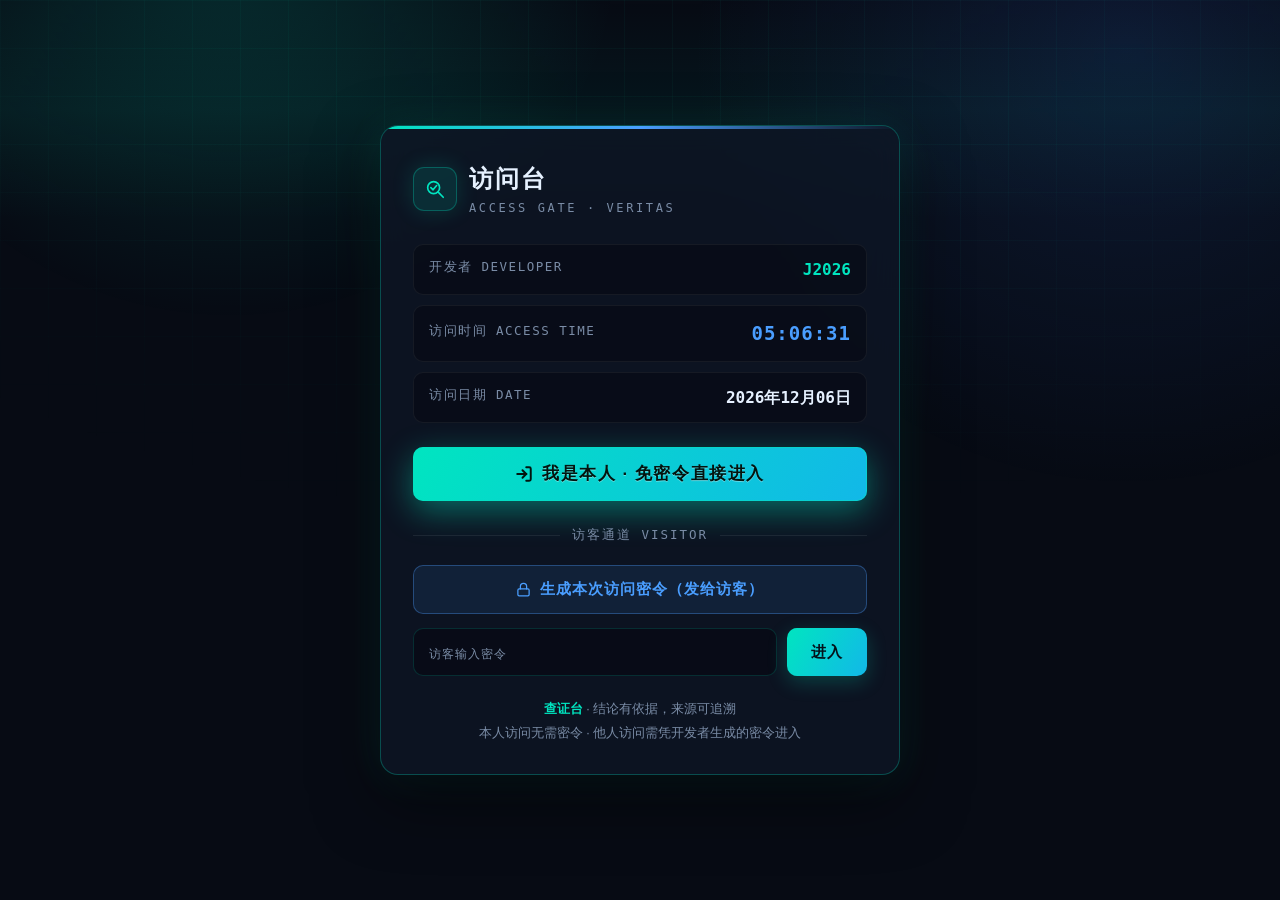
==== frontend/index.html @ 3944fc93 "feat: VERITAS 查证台 - 全链路可溯源假消息核查系统 - 六模块流水线：输入/关键词/检索/核对/分级/卡片 - 三引擎：本地规则 / 在线融合 / 大模型，同一数据结构无感切换 - 知" ====
<!DOCTYPE html>
<html lang="zh-CN">
<head>
<meta charset="UTF-8">
<meta name="viewport" content="width=device-width, initial-scale=1.0">
<title>查证台 · AI 侦探社 | 结论有依据，来源可追溯</title>
<meta name="description" content="输入一段网传消息，自动完成全网检索、信息核对与溯源，输出带来源的结构化查证卡。">
<link rel="stylesheet" href="assets/style.css">
</head>
<body>
<div class="bg-layer bg-grid"></div>
<div class="bg-layer bg-glow-1"></div>
<div class="bg-layer bg-glow-2"></div>
<div class="bg-layer bg-scan"></div>
<div class="app">
  <!-- 顶栏 -->
  <header class="topbar">
    <div class="brand">
      <div class="brand-mark">
        <svg viewBox="0 0 24 24" fill="none" stroke="#00E5C0" stroke-width="1.8" stroke-linecap="round">
          <circle cx="10.5" cy="10.5" r="6.5"></circle>
          <path d="M15.5 15.5 L21 21"></path>
          <path d="M7.5 10.5 L9.8 12.8 L13.8 8.2"></path>
        </svg>
      </div>
      <div class="brand-text">
        <h1>查证台</h1>
        <p>VERITAS · FACT CHECK</p>
      </div>
    </div>
    <div class="topbar-meta">
      <button class="btn-ghost tiny" id="themeBtn"><span class="th-ico">◑</span>亮色</button>
      <span class="engine-badge"><span class="dot-live"></span><span id="engineLabel">引擎检测中</span></span>
      <span id="clock">--:--:--</span>
    </div>
  </header>
  <!-- Hero -->
  <section class="hero">
    <div class="hero-tag">◆ AI 侦探社 · 查证赛道</div>
    <h2>让每一个判断，都有据可查</h2>
    <p>输入一段网传消息，自动完成 <b>关键词提取 → 全网检索 → 信息核对 → 可信度分级</b>，输出带来源的查证卡</p>
  </section>
  <!-- 输入模块 -->
  <section class="input-panel">
    <div class="panel-head">
      <div class="panel-title"><span class="idx">01</span>输入待核实内容</div>
      <div class="counter"><span id="charCount">0</span> / 2000</div>
    </div>
    <div class="drop-zone" id="dropZone">
      <textarea id="claimInput" placeholder="粘贴一段需要核实的内容，例如：手机整夜充电会严重损坏电池……也可以直接把截图、图片或文件拖到这里"></textarea>
      <div class="drop-hint" id="dropHint">松开即可识别 · 支持 图片 / TXT / MD / CSV / PDF / Word / Excel</div>
    </div>
    <div class="attach-bar">
      <button class="btn-ghost tiny" id="shotBtn" title="截取屏幕画面并识别其中的文字（需 https 或 localhost）">
        <span class="at-ico">◫</span>截图识别
      </button>
      <button class="btn-ghost tiny" id="imgBtn" title="导入图片并识别其中的文字">
        <span class="at-ico">▣</span>图片识别
      </button>
      <button class="btn-ghost tiny" id="fileBtn" title="导入 TXT / MD / CSV / PDF / DOCX / XLSX 并提取文字">
        <span class="at-ico">▤</span>文件导入
      </button>
      <span class="attach-tip" id="attachTip"></span>
    </div>
    <input type="file" id="imgInput" accept="image/*" multiple hidden>
    <input type="file" id="fileInput" accept=".txt,.md,.log,.csv,.json,.xml,.yml,.yaml,.ini,.html,.htm,.pdf,.docx,.xlsx,.xlsm" multiple hidden>
    <div class="opt-row">
      <label class="opt-item">
        <span class="opt-key">核查模式</span>
        <select id="modeSelect" title="严谨：来源与证据门槛更高；宽松：更容易给出结论">
          <option value="balanced">均衡</option>
          <option value="strict">严谨</option>
          <option value="loose">宽松</option>
        </select>
      </label>
      <label class="opt-item" title="自动融合：本地流水线与在线查证台并行运行，在线不可用时自动降级为本地">
        <span class="opt-key">查证引擎</span>
        <select id="engineSelect">
          <option value="auto">自动融合（推荐）</option>
          <option value="local">本地引擎</option>
          <option value="remote">在线优先</option>
        </select>
      </label>
      <label class="opt-item chk" title="长段文本拆成多个事实点，逐条打分，回答「哪一句不实」">
        <input type="checkbox" id="splitMode">
        <span>分段拆解核查</span>
      </label>
      <label class="opt-item chk" title="调用大模型做语义核对，未配置密钥时自动回退本地引擎">
        <input type="checkbox" id="llmMode">
        <span>大模型增强</span>
      </label>
    </div>
    <div class="input-actions">
      <div class="samples">
        <span class="sample-chip" data-text="手机整夜充电会严重损坏电池">典型谣言</span>
        <span class="sample-chip" data-text="地球是一个两极稍扁、赤道略鼓的球体">真实事实</span>
        <span class="sample-chip" data-text="网传某地近日出现不明飞行物并伴有异响">模糊信息</span>
        <span class="sample-chip" data-text="用微波炉加热食物会产生致癌物">健康谣言</span>
        <span class="sample-chip" data-text="中国长城总长度超过2万公里">常识核查</span>
      </div>
      <button class="btn-primary" id="verifyBtn">
        <svg width="16" height="16" viewBox="0 0 24 24" fill="none" stroke="currentColor" stroke-width="2.2" stroke-linecap="round">
          <circle cx="10.5" cy="10.5" r="6.5"></circle><path d="M15.5 15.5 L21 21"></path>
        </svg>
        开始查证
      </button>
    </div>
  </section>
  <!-- 扫描进度 -->
  <section class="scan-stage" id="scanStage">
    <div class="scan-track">
      <div class="scan-step" data-step="0"><span class="step-id">STEP 01</span>提取关键词</div>
      <div class="scan-step" data-step="1"><span class="step-id">STEP 02</span>全网检索</div>
      <div class="scan-step" data-step="2"><span class="step-id">STEP 03</span>信息核对</div>
      <div class="scan-step" data-step="3"><span class="step-id">STEP 04</span>可信度分级</div>
      <div class="scan-step" data-step="4"><span class="step-id">STEP 05</span>生成查证卡</div>
    </div>
  </section>
  <!-- 结果区 -->
  <section class="result-area" id="resultArea"></section>
  <!-- 历史 -->
  <section class="history-panel" id="historyPanel" style="display:none">
    <div class="module">
      <div class="module-head">
        <span class="m-idx">H</span><h3>最近查证记录</h3>
        <span class="m-sub" id="historyCount">0 条</span>
      </div>
      <div class="history-tools">
        <input type="text" id="historySearch" placeholder="搜索历史记录：输入关键词后即时过滤">
        <div class="hl-filters">
          <button class="hl-filter on" data-level="all">全部</button>
          <button class="hl-filter" data-level="不实">不实</button>
          <button class="hl-filter" data-level="存疑">存疑</button>
          <button class="hl-filter" data-level="部分属实">部分属实</button>
          <button class="hl-filter" data-level="基本属实">基本属实</button>
          <button class="hl-filter" data-level="属实">属实</button>
        </div>
      </div>
      <div class="history-list" id="historyList"></div>
    </div>
  </section>
  <footer class="site-footer">
    <p><b>查证台</b> · 结论有依据，来源可追溯 · 所有来源均保留链接、标题、域名与发布时间</p>
    <p>本工具输出仅供参考，不构成法律或专业鉴定意见</p>
  </footer>
</div>
<div class="toast" id="toast"></div>
<script src="assets/app.js"></script>
</body>
</html>
---- frontend/assets/style.css ----
/* ===== 查证台 · 样式表 ===== */
:root {
  --bg: #070B14;
  --panel: rgba(15, 23, 38, .72);
  --panel-solid: #0E1626;
  --line: rgba(255, 255, 255, .07);
  --line-strong: rgba(0, 229, 192, .28);
  --text: #E6F1FF;
  --text-dim: #8FA3BF;
  --text-mute: #7A8CA6;
  --accent: #00E5C0;
  --accent-dim: rgba(0, 229, 192, .12);
  --green: #22D39A;
  --red: #FF4D6D;
  --amber: #FFB020;
  --cyan: #00E5C0;
  --blue: #4A9EFF;
  --bg-panel: rgba(15, 23, 38, .78);
  --shadow-glow: 0 0 42px rgba(0, 229, 192, .12);
  --sans: "Microsoft YaHei", "PingFang SC", -apple-system, sans-serif;
  --mono: "JetBrains Mono", "Consolas", monospace;
}
* { box-sizing: border-box; margin: 0; padding: 0; }
html { scroll-behavior: smooth; }
body {
  background: var(--bg);
  color: var(--text);
  font-family: var(--sans);
  font-size: 14px;
  line-height: 1.6;
  min-height: 100vh;
  overflow-x: hidden;
  -webkit-font-smoothing: antialiased;
}
/* ---------- 背景层 ---------- */
.bg-layer { position: fixed; inset: 0; pointer-events: none; z-index: 0; }
.bg-grid {
  background-image:
    linear-gradient(rgba(0, 229, 192, .035) 1px, transparent 1px),
    linear-gradient(90deg, rgba(0, 229, 192, .035) 1px, transparent 1px);
  background-size: 48px 48px;
  mask-image: radial-gradient(ellipse 80% 60% at 50% 0%, #000 40%, transparent 100%);
}
.bg-glow-1 {
  background: radial-gradient(circle 560px at 18% -8%, rgba(0, 229, 192, .16), transparent 70%);
}
.bg-glow-2 {
  background: radial-gradient(circle 620px at 88% 6%, rgba(56, 120, 255, .13), transparent 70%);
}
.bg-scan {
  background: linear-gradient(180deg, transparent 0%, rgba(0, 229, 192, .05) 50%, transparent 100%);
  height: 220px;
  animation: scanmove 9s linear infinite;
}
@keyframes scanmove {
  0% { transform: translateY(-240px); }
  100% { transform: translateY(100vh); }
}
/* ---------- 布局 ---------- */
.app {
  position: relative;
  z-index: 1;
  max-width: 1080px;
  margin: 0 auto;
  padding: 0 24px 80px;
}
/* ---------- 顶栏 ---------- */
.topbar {
  display: flex;
  align-items: center;
  justify-content: space-between;
  padding: 22px 0 18px;
  border-bottom: 1px solid var(--line);
}
.brand { display: flex; align-items: center; gap: 13px; }
.brand-mark {
  width: 42px; height: 42px;
  display: grid; place-items: center;
  border: 1px solid var(--line-strong);
  border-radius: 11px;
  background: var(--accent-dim);
  box-shadow: 0 0 22px rgba(0, 229, 192, .16);
}
.brand-mark svg { width: 22px; height: 22px; }
.brand-text h1 {
  font-size: 19px;
  font-weight: 700;
  letter-spacing: 2px;
}
.brand-text p {
  font-size: 10px;
  letter-spacing: 2.4px;
  color: var(--text-mute);
  font-family: var(--mono);
  margin-top: 1px;
}
.topbar-meta {
  display: flex; align-items: center; gap: 18px;
  font-family: var(--mono);
  font-size: 11.5px;
  color: var(--text-mute);
}
.engine-badge {
  display: inline-flex; align-items: center; gap: 7px;
  padding: 5px 12px;
  border: 1px solid var(--line);
  border-radius: 20px;
  background: rgba(255, 255, 255, .02);
  color: var(--text-dim);
}
.dot-live {
  width: 6px; height: 6px; border-radius: 50%;
  background: var(--green);
  box-shadow: 0 0 8px var(--green);
  animation: pulse 2s ease-in-out infinite;
}
@keyframes pulse {
  0%, 100% { opacity: 1; }
  50% { opacity: .35; }
}
/* ---------- Hero ---------- */
.hero { padding: 54px 0 34px; text-align: center; }
.hero-tag {
  display: inline-block;
  padding: 5px 15px;
  margin-bottom: 20px;
  font-size: 11.5px;
  letter-spacing: 1.6px;
  color: var(--accent);
  border: 1px solid var(--line-strong);
  border-radius: 20px;
  background: var(--accent-dim);
}
.hero h2 {
  font-size: 33px;
  font-weight: 700;
  letter-spacing: 1.5px;
  margin-bottom: 14px;
  background: linear-gradient(96deg, #E6F1FF 20%, var(--accent) 92%);
  -webkit-background-clip: text;
  background-clip: text;
  -webkit-text-fill-color: transparent;
}
.hero p {
  font-size: 13.5px;
  color: var(--text-dim);
  line-height: 1.9;
}
.hero p b { color: var(--accent); font-weight: 600; }
/* ---------- 输入面板 ---------- */
.input-panel {
  border: 1px solid var(--line);
  border-radius: 14px;
  background: var(--panel);
  backdrop-filter: blur(12px);
  padding: 20px 22px 18px;
  box-shadow: 0 18px 46px rgba(0, 0, 0, .34);
}
.panel-head {
  display: flex; align-items: center; justify-content: space-between;
  margin-bottom: 14px;
}
.panel-title {
  display: flex; align-items: center; gap: 10px;
  font-size: 13.5px; font-weight: 600;
}
.idx {
  font-family: var(--mono);
  font-size: 11px;
  color: var(--accent);
  padding: 2px 7px;
  border: 1px solid var(--line-strong);
  border-radius: 4px;
  background: var(--accent-dim);
}
.counter { font-family: var(--mono); font-size: 11.5px; color: var(--text-mute); }
#claimInput {
  width: 100%;
  min-height: 116px;
  resize: vertical;
  padding: 15px 16px;
  font-family: var(--sans);
  font-size: 14px;
  line-height: 1.8;
  color: var(--text);
  background: rgba(0, 0, 0, .26);
  border: 1px solid var(--line);
  border-radius: 9px;
  outline: none;
  transition: border-color .2s, box-shadow .2s;
}
#claimInput::placeholder { color: #4E5F75; }
#claimInput:focus {
  border-color: var(--line-strong);
  box-shadow: 0 0 0 3px rgba(0, 229, 192, .08);
}
.input-actions {
  display: flex; align-items: center; justify-content: space-between;
  gap: 16px; margin-top: 15px; flex-wrap: wrap;
}
.samples { display: flex; gap: 8px; flex-wrap: wrap; }
.sample-chip {
  padding: 5px 12px;
  font-size: 11.5px;
  color: var(--text-dim);
  border: 1px solid var(--line);
  border-radius: 20px;
  background: rgba(255, 255, 255, .02);
  cursor: pointer;
  transition: all .18s;
}
.sample-chip:hover {
  color: var(--accent);
  border-color: var(--line-strong);
  background: var(--accent-dim);
}
.btn-primary {
  display: inline-flex; align-items: center; gap: 8px;
  padding: 11px 26px;
  font-family: var(--sans);
  font-size: 13.5px;
  font-weight: 600;
  color: #04120F;
  background: linear-gradient(135deg, #00E5C0, #14D9A8);
  border: none;
  border-radius: 9px;
  cursor: pointer;
  transition: transform .16s, box-shadow .16s, opacity .16s;
  box-shadow: 0 6px 20px rgba(0, 229, 192, .26);
}
.btn-primary:hover:not(:disabled) {
  transform: translateY(-1px);
  box-shadow: 0 10px 26px rgba(0, 229, 192, .36);
}
.btn-primary:disabled { opacity: .6; cursor: not-allowed; }
/* ---------- 扫描进度 ---------- */
.scan-stage {
  display: none;
  margin-top: 20px;
  padding: 18px 20px;
  border: 1px solid var(--line);
  border-radius: 12px;
  background: var(--panel);
}
.scan-stage.active { display: block; animation: fadeup .3s ease; }
.scan-track { display: flex; gap: 10px; flex-wrap: wrap; }
.scan-step {
  flex: 1;
  min-width: 118px;
  padding: 11px 13px;
  font-size: 12px;
  color: var(--text-mute);
  border: 1px solid var(--line);
  border-radius: 8px;
  background: rgba(255, 255, 255, .015);
  transition: all .3s;
}
.step-id {
  display: block;
  font-family: var(--mono);
  font-size: 9.5px;
  letter-spacing: 1px;
  margin-bottom: 4px;
  opacity: .7;
}
.scan-step.doing {
  color: var(--accent);
  border-color: var(--line-strong);
  background: var(--accent-dim);
  box-shadow: 0 0 18px rgba(0, 229, 192, .14);
}
.scan-step.done { color: var(--green); border-color: rgba(34, 211, 154, .3); }
/* ---------- 结果区 ---------- */
.result-area { display: none; margin-top: 24px; }
.result-area.active { display: block; animation: fadeup .4s ease; }
@keyframes fadeup {
  from { opacity: 0; transform: translateY(12px); }
  to { opacity: 1; transform: translateY(0); }
}
.module {
  border: 1px solid var(--line);
  border-radius: 13px;
  background: var(--panel);
  backdrop-filter: blur(10px);
  padding: 20px 22px;
  margin-bottom: 16px;
  box-shadow: 0 12px 34px rgba(0, 0, 0, .26);
}
.module-head {
  display: flex; align-items: center; gap: 11px;
  padding-bottom: 14px;
  margin-bottom: 16px;
  border-bottom: 1px solid var(--line);
}
.m-idx {
  font-family: var(--mono);
  font-size: 11px;
  color: var(--accent);
  padding: 2px 7px;
  border: 1px solid var(--line-strong);
  border-radius: 4px;
  background: var(--accent-dim);
}
.module-head h3 { font-size: 15px; font-weight: 600; letter-spacing: .5px; }
.m-sub {
  margin-left: auto;
  font-family: var(--mono);
  font-size: 10.5px;
  letter-spacing: 1.1px;
  color: var(--text-mute);
}
/* 结论 */
.verdict-body {
  display: flex; align-items: center; justify-content: space-between;
  gap: 24px; margin-bottom: 16px; flex-wrap: wrap;
}
.verdict-badge {
  padding: 13px 34px;
  font-size: 25px;
  font-weight: 700;
  letter-spacing: 4px;
  border-radius: 11px;
  border: 1px solid;
}
.verdict-badge.true {
  color: var(--green);
  background: rgba(34, 211, 154, .1);
  border-color: rgba(34, 211, 154, .42);
  box-shadow: 0 0 30px rgba(34, 211, 154, .16);
}
.verdict-badge.false {
  color: var(--red);
  background: rgba(255, 77, 109, .1);
  border-color: rgba(255, 77, 109, .42);
  box-shadow: 0 0 30px rgba(255, 77, 109, .16);
}
.verdict-badge.uncertain {
  color: var(--amber);
  background: rgba(255, 176, 32, .1);
  border-color: rgba(255, 176, 32, .42);
  box-shadow: 0 0 30px rgba(255, 176, 32, .16);
}
.confidence-box { display: flex; align-items: center; gap: 13px; }
.ring { position: relative; width: 82px; height: 82px; }
.ring svg { transform: rotate(-90deg); }
.ring-text {
  position: absolute; inset: 0;
  display: grid; place-items: center;
  font-family: var(--mono);
  font-size: 17px;
  font-weight: 700;
}
.ring-label {
  font-size: 11.5px;
  color: var(--text-mute);
  line-height: 1.5;
}
.ring-label b {
  display: block;
  font-family: var(--mono);
  font-size: 9px;
  letter-spacing: 1.3px;
  opacity: .65;
}
.verdict-summary {
  padding: 13px 16px;
  font-size: 13.5px;
  line-height: 1.85;
  color: #C7D6E8;
  background: rgba(255, 255, 255, .022);
  border-radius: 8px;
  border-left: 3px solid var(--line-strong);
}
.verdict-summary b { color: var(--accent); font-weight: 600; }
/* 依据 */
.evidence-grid { display: grid; grid-template-columns: 1fr 1fr; gap: 16px; }
.evidence-col h4 {
  display: flex; align-items: center; gap: 7px;
  font-size: 12.5px;
  font-weight: 600;
  margin-bottom: 12px;
}
.evidence-col.support h4 { color: var(--green); }
.evidence-col.refute h4 { color: var(--red); }
.count {
  font-family: var(--mono);
  font-size: 10.5px;
  padding: 1px 7px;
  border-radius: 10px;
  background: rgba(255, 255, 255, .06);
}
.evidence-item {
  padding: 12px 14px;
  margin-bottom: 10px;
  background: rgba(255, 255, 255, .022);
  border: 1px solid var(--line);
  border-radius: 8px;
}
.ev-point {
  font-size: 12.5px;
  line-height: 1.75;
  color: #C7D6E8;
  margin-bottom: 8px;
}
.ev-src {
  display: flex; align-items: center; gap: 5px;
  font-size: 11px;
  color: var(--text-mute);
  flex-wrap: wrap;
}
.ev-src a { color: var(--accent); text-decoration: none; }
.ev-src a:hover { text-decoration: underline; }
.strength-bar {
  height: 3px;
  margin-top: 9px;
  background: rgba(255, 255, 255, .06);
  border-radius: 2px;
  overflow: hidden;
}
.strength-fill {
  height: 100%;
  border-radius: 2px;
  background: linear-gradient(90deg, var(--accent), var(--green));
  transition: width .5s ease;
}
.evidence-col.refute .strength-fill {
  background: linear-gradient(90deg, var(--red), #FF8FA3);
}
.empty-hint {
  padding: 20px;
  text-align: center;
  font-size: 12px;
  color: var(--text-mute);
  border: 1px dashed var(--line);
  border-radius: 8px;
}
/* 来源 */
.source-list { display: flex; flex-direction: column; gap: 11px; }
.source-card {
  display: flex; gap: 14px;
  padding: 14px 16px;
  background: rgba(255, 255, 255, .022);
  border: 1px solid var(--line);
  border-radius: 9px;
  transition: border-color .18s, background .18s;
}
.source-card:hover {
  border-color: var(--line-strong);
  background: rgba(0, 229, 192, .03);
}
.source-rank {
  flex: 0 0 auto;
  width: 30px; height: 30px;
  display: grid; place-items: center;
  font-family: var(--mono);
  font-size: 11px;
  color: var(--accent);
  border: 1px solid var(--line-strong);
  border-radius: 7px;
  background: var(--accent-dim);
}
.source-main { flex: 1; min-width: 0; }
.source-title { font-size: 13px; font-weight: 600; margin-bottom: 7px; }
.source-title a { color: var(--text); text-decoration: none; }
.source-title a:hover { color: var(--accent); }
.source-meta {
  display: flex; align-items: center; gap: 11px;
  font-size: 11px;
  color: var(--text-mute);
  margin-bottom: 8px;
  flex-wrap: wrap;
}
.cred-tag {
  padding: 1px 8px;
  border-radius: 3px;
  font-size: 10.5px;
  font-weight: 600;
}
.cred-A { color: #22D39A; background: rgba(34, 211, 154, .13); }
.cred-B { color: #7EB6FF; background: rgba(126, 182, 255, .13); }
.cred-C { color: #A9B8CC; background: rgba(169, 184, 204, .13); }
.cred-D { color: #FF4D6D; background: rgba(255, 77, 109, .13); }
.source-snippet {
  font-size: 12px;
  line-height: 1.75;
  color: var(--text-dim);
}
/* 分歧 */
.dispute-list { display: flex; flex-direction: column; gap: 9px; }
.dispute-item {
  padding: 11px 15px;
  font-size: 12.5px;
  line-height: 1.75;
  color: #FFD98A;
  background: rgba(255, 176, 32, .07);
  border-left: 3px solid rgba(255, 176, 32, .55);
  border-radius: 5px;
}
/* 风险 */
.risk-list { display: flex; flex-direction: column; gap: 9px; }
.risk-item {
  display: flex; gap: 9px;
  font-size: 12px;
  line-height: 1.75;
  color: var(--text-dim);
}
.ri-icon { color: var(--amber); flex: 0 0 auto; }
/* 元信息 */
.meta-grid {
  display: grid;
  grid-template-columns: repeat(auto-fit, minmax(158px, 1fr));
  gap: 11px;
  margin-bottom: 16px;
}
.meta-cell {
  padding: 11px 13px;
  background: rgba(255, 255, 255, .022);
  border: 1px solid var(--line);
  border-radius: 7px;
}
.mk { font-size: 10.5px; color: var(--text-mute); margin-bottom: 5px; }
.mv { font-family: var(--mono); font-size: 12.5px; color: var(--text); word-break: break-all; }
.kw-list { display: flex; gap: 8px; flex-wrap: wrap; margin-bottom: 16px; }
.kw-chip {
  padding: 4px 11px;
  font-size: 11.5px;
  color: var(--accent);
  border: 1px solid var(--line-strong);
  border-radius: 20px;
  background: var(--accent-dim);
}
.export-bar { display: flex; gap: 10px; flex-wrap: wrap; }
.btn-ghost {
  padding: 9px 20px;
  font-family: var(--sans);
  font-size: 12.5px;
  color: var(--text-dim);
  background: rgba(255, 255, 255, .03);
  border: 1px solid var(--line);
  border-radius: 8px;
  cursor: pointer;
  transition: all .18s;
}
.btn-ghost:hover {
  color: var(--accent);
  border-color: var(--line-strong);
  background: var(--accent-dim);
}
/* 历史 */
.history-panel { margin-top: 24px; }
.history-list { display: flex; flex-direction: column; gap: 9px; }
.history-item {
  display: flex; align-items: center; gap: 12px;
  padding: 11px 14px;
  background: rgba(255, 255, 255, .022);
  border: 1px solid var(--line);
  border-radius: 8px;
  cursor: pointer;
  transition: all .18s;
}
.history-item:hover {
  border-color: var(--line-strong);
  background: rgba(0, 229, 192, .03);
}
.h-label {
  flex: 0 0 auto;
  padding: 2px 10px;
  font-size: 11px;
  font-weight: 600;
  border-radius: 3px;
}
.h-text {
  flex: 1;
  font-size: 12.5px;
  color: var(--text-dim);
  overflow: hidden;
  text-overflow: ellipsis;
  white-space: nowrap;
}
.h-time {
  flex: 0 0 auto;
  font-family: var(--mono);
  font-size: 10.5px;
  color: var(--text-mute);
}
/* 页脚 */
.site-footer {
  margin-top: 46px;
  padding-top: 22px;
  border-top: 1px solid var(--line);
  text-align: center;
  font-size: 11.5px;
  line-height: 2;
  color: var(--text-mute);
}
.site-footer b { color: var(--accent); }
/* Toast */
.toast {
  position: fixed;
  left: 50%;
  bottom: 42px;
  transform: translate(-50%, 20px);
  padding: 11px 24px;
  font-size: 13px;
  color: var(--text);
  background: rgba(14, 22, 38, .96);
  border: 1px solid var(--line-strong);
  border-radius: 9px;
  box-shadow: 0 12px 34px rgba(0, 0, 0, .5);
  opacity: 0;
  pointer-events: none;
  transition: all .26s;
  z-index: 99;
}
.toast.show { opacity: 1; transform: translate(-50%, 0); }
/* 响应式 */
@media (max-width: 760px) {
  .app { padding: 0 15px 60px; }
  .hero h2 { font-size: 24px; }
  .hero { padding: 36px 0 24px; }
  .evidence-grid { grid-template-columns: 1fr; }
  .verdict-body { flex-direction: column; align-items: flex-start; }
  .topbar-meta { gap: 10px; }
  .engine-badge { font-size: 10.5px; }
  .scan-step { min-width: 100%; }
}

/* =========================================================
   新增 · 明暗主题切换
   ========================================================= */
body { transition: background-color .3s ease, color .3s ease; }
[data-theme="light"] {
  --bg: #F2F6FB;
  --panel: rgba(255, 255, 255, .88);
  --panel-solid: #FFFFFF;
  --line: rgba(16, 44, 84, .12);
  --line-strong: rgba(11, 95, 255, .32);
  --text: #102036;
  --text-dim: #45586F;
  --text-mute: #6C8199;
  --accent: #0B5FFF;
  --accent-dim: rgba(11, 95, 255, .08);
  --cyan: #0B5FFF;
  --bg-panel: rgba(255, 255, 255, .92);
  --shadow-glow: 0 0 34px rgba(11, 95, 255, .12);
}
.btn-ghost.tiny { padding: 5px 11px; font-size: 11px; border-radius: 6px; }
.th-ico { margin-right: 2px; }
[data-theme="light"] .hero h2 { background: linear-gradient(96deg, #102036 20%, var(--accent) 92%); -webkit-background-clip: text; background-clip: text; }
[data-theme="light"] #claimInput { background: rgba(11, 95, 255, .035); }
[data-theme="light"] #claimInput::placeholder { color: #9AA9BC; }
[data-theme="light"] .verdict-summary,
[data-theme="light"] .ev-point { color: #33455E; }
[data-theme="light"] .dispute-item { color: #8A5A08; }
[data-theme="light"] .toast { background: rgba(255, 255, 255, .97); border-color: var(--line-strong); box-shadow: 0 12px 30px rgba(16, 44, 84, .16); }
[data-theme="light"] .evidence-item,
[data-theme="light"] .source-card,
[data-theme="light"] .meta-cell,
[data-theme="light"] .history-item,
[data-theme="light"] .seg-item { background: rgba(11, 95, 255, .035); }
[data-theme="light"] .sample-chip,
[data-theme="light"] .evidence-col .count { background: rgba(11, 95, 255, .05); }
[data-theme="light"] .strength-bar { background: rgba(16, 44, 84, .10); }
[data-theme="light"] .module,
[data-theme="light"] .input-panel { box-shadow: 0 12px 30px rgba(16, 44, 84, .08); }
[data-theme="light"] .source-card:hover,
[data-theme="light"] .history-item:hover { background: rgba(11, 95, 255, .07); }
[data-theme="light"] .bg-grid { opacity: .55; }

/* =========================================================
   新增 · 输入区选项（核查模式 / 分段拆解 / 大模型）
   ========================================================= */
.opt-row {
  display: flex; align-items: center; gap: 18px; flex-wrap: wrap;
  margin-top: 13px; padding: 11px 14px;
  border: 1px dashed var(--line);
  border-radius: 9px;
  background: rgba(255, 255, 255, .02);
}
[data-theme="light"] .opt-row { background: rgba(11, 95, 255, .03); }
.opt-item { display: inline-flex; align-items: center; gap: 7px; font-size: 12px; color: var(--text-dim); cursor: pointer; }
.opt-key { font-size: 11.5px; color: var(--text-mute); letter-spacing: .5px; }
.opt-item select {
  padding: 5px 9px; font-family: var(--sans); font-size: 12px;
  color: var(--text); background: var(--panel-solid);
  border: 1px solid var(--line); border-radius: 6px; outline: none; cursor: pointer;
}
.opt-item select:focus { border-color: var(--line-strong); }
[data-theme="light"] .opt-item select { background: #FFFFFF; }
.opt-item.chk input { width: 14px; height: 14px; accent-color: var(--accent); cursor: pointer; }

/* =========================================================
   新增 · 原文高亮 / 疑点定位
   ========================================================= */
mark { color: inherit; padding: 1px 3px; border-radius: 3px; }
.hl-true { background: rgba(34, 211, 154, .22); }
.hl-partly { background: rgba(255, 176, 32, .26); }
.hl-uncertain { background: rgba(255, 176, 32, .20); }
.hl-false { background: rgba(255, 77, 109, .26); }
.spot-box {
  margin-top: 12px; padding: 13px 15px;
  border: 1px solid rgba(255, 176, 32, .26);
  border-radius: 8px;
  background: rgba(255, 176, 32, .05);
}
.spot-head {
  display: flex; align-items: center; gap: 10px; flex-wrap: wrap;
  font-size: 12px; color: var(--text-dim); margin-bottom: 9px;
}
.spot-legend { margin-left: auto; display: inline-flex; align-items: center; gap: 6px; font-size: 11px; color: var(--text-mute); }
.spot-legend .lg { display: inline-block; width: 11px; height: 11px; border-radius: 3px; margin-left: 8px; vertical-align: -1px; }
.spot-text { font-size: 13px; line-height: 1.95; color: var(--text); }

/* =========================================================
   新增 · 置信度构成明细
   ========================================================= */
.bd-title {
  margin: 16px 0 9px; font-size: 11.5px; letter-spacing: 1px;
  color: var(--text-mute); font-family: var(--mono);
}
.bd-empty {
  padding: 10px 14px; font-size: 12px; line-height: 1.8; color: var(--text-dim);
  background: rgba(255, 255, 255, .022); border-radius: 7px; border-left: 2px solid var(--line-strong);
}
[data-theme="light"] .bd-empty { background: rgba(11, 95, 255, .04); }
.bd-box { display: flex; flex-direction: column; gap: 8px; }
.bd-row { display: grid; grid-template-columns: 1fr 150px 46px; align-items: center; gap: 12px; }
.bd-label { font-size: 12px; color: var(--text-dim); line-height: 1.6; }
.bd-bar { height: 7px; border-radius: 4px; background: rgba(255, 255, 255, .06); overflow: hidden; }
[data-theme="light"] .bd-bar { background: rgba(16, 44, 84, .09); }
.bd-bar i { display: block; height: 100%; border-radius: 4px; }
.bd-bar.pos i { background: linear-gradient(90deg, var(--accent), var(--green)); }
.bd-bar.neg i { background: linear-gradient(90deg, #FF8FA3, var(--red)); }
.bd-val { font-family: var(--mono); font-size: 12px; text-align: right; }
.bd-val.pos { color: var(--green); }
.bd-val.neg { color: var(--red); }
.bd-total {
  display: flex; align-items: center; gap: 10px;
  margin-top: 4px; padding-top: 10px;
  border-top: 1px dashed var(--line);
  font-size: 12.5px; color: var(--text-dim);
}
.bd-total b { font-family: var(--mono); font-size: 16px; color: var(--text); }
.bd-note { font-size: 11px; line-height: 1.7; color: var(--text-mute); }

/* =========================================================
   新增 · 语言特征画像
   ========================================================= */
.tone-box {
  margin-top: 14px; padding: 13px 15px;
  border: 1px solid var(--line); border-radius: 8px;
  background: rgba(255, 255, 255, .022);
}
[data-theme="light"] .tone-box { background: rgba(11, 95, 255, .035); }
.tone-head { display: flex; align-items: center; gap: 10px; font-size: 12.5px; color: var(--text-dim); margin-bottom: 10px; }
.tone-head b { color: var(--text); }
.tone-risk { margin-left: auto; font-family: var(--mono); font-size: 11px; color: var(--amber); }
.tone-tags { display: flex; gap: 7px; flex-wrap: wrap; }
.tone-tag { padding: 3px 10px; font-size: 11px; border-radius: 4px; color: var(--text-mute); background: rgba(255, 255, 255, .05); }
.tone-bad { color: var(--red); background: rgba(255, 77, 109, .1); }
.tone-warn { color: var(--amber); background: rgba(255, 176, 32, .1); }
.tone-good { color: var(--green); background: rgba(34, 211, 154, .1); }

/* =========================================================
   新增 · 来源冲突可视化 / 来源筛选
   ========================================================= */
.conflict-meter { margin-bottom: 15px; }
.cm-label { display: flex; justify-content: space-between; font-size: 11.5px; margin-bottom: 6px; }
.cm-s { color: var(--green); }
.cm-r { color: var(--red); }
.cm-track { display: flex; height: 12px; border-radius: 6px; overflow: hidden; border: 1px solid var(--line); }
.cm-side {
  display: grid; place-items: center;
  font-family: var(--mono); font-size: 9.5px; color: #04120F;
  transition: width .5s ease;
}
.cm-side.support { background: linear-gradient(90deg, #14D9A8, var(--green)); }
.cm-side.refute { background: linear-gradient(90deg, var(--red), #FF8FA3); }
.cm-tip { margin-top: 7px; font-size: 11.5px; line-height: 1.7; color: var(--text-mute); }

.weak-tag { margin-left: 6px; padding: 1px 6px; font-size: 10px; border-radius: 3px; color: var(--amber); background: rgba(255, 176, 32, .12); }

.src-filter { display: flex; gap: 8px; flex-wrap: wrap; margin-bottom: 13px; }
.sf-btn {
  padding: 5px 13px; font-family: var(--sans); font-size: 11.5px;
  color: var(--text-mute); background: rgba(255, 255, 255, .03);
  border: 1px solid var(--line); border-radius: 18px; cursor: pointer; transition: all .18s;
}
.sf-btn:hover { color: var(--accent); border-color: var(--line-strong); }
.sf-btn.on { color: var(--accent); border-color: var(--line-strong); background: var(--accent-dim); font-weight: 600; }

/* =========================================================
   新增 · 逐句拆解核查
   ========================================================= */
.seg-verdict {
  display: flex; align-items: center; gap: 12px; flex-wrap: wrap;
  padding: 11px 15px; margin-bottom: 13px;
  border: 1px solid var(--line); border-radius: 8px;
  background: rgba(255, 255, 255, .022);
}
[data-theme="light"] .seg-verdict { background: rgba(11, 95, 255, .035); }
.seg-verdict-label { font-size: 12px; color: var(--text-mute); }
.verdict-badge.tiny { padding: 5px 16px; font-size: 14px; letter-spacing: 2px; border-radius: 7px; }
.verdict-badge.mostly_true { color: #3DDC97; background: rgba(61, 220, 151, .1); border-color: rgba(61, 220, 151, .42); }
.verdict-badge.partly_true { color: #7ED957; background: rgba(126, 217, 87, .1); border-color: rgba(126, 217, 87, .42); }
.seg-verdict-tip { font-size: 11.5px; color: var(--text-mute); margin-left: auto; }
.seg-claim {
  padding: 15px 17px; margin-bottom: 14px;
  font-size: 14px; line-height: 2.05; color: var(--text);
  border: 1px solid var(--line); border-radius: 8px;
  background: rgba(255, 255, 255, .022);
}
[data-theme="light"] .seg-claim { background: rgba(11, 95, 255, .035); }
.seg-list { display: flex; flex-direction: column; gap: 9px; }
.seg-item {
  display: grid; grid-template-columns: 76px 1fr auto; align-items: center; gap: 13px;
  padding: 11px 15px;
  border: 1px solid var(--line); border-left-width: 3px; border-radius: 8px;
}
.seg-item.true, .seg-item.mostly_true { border-left-color: var(--green); }
.seg-item.partly_true { border-left-color: #7ED957; }
.seg-item.uncertain { border-left-color: var(--amber); }
.seg-item.false { border-left-color: var(--red); }
.seg-badge { font-size: 11.5px; font-weight: 600; text-align: center; padding: 2px 0; border-radius: 4px; }
.seg-item.true .seg-badge, .seg-item.mostly_true .seg-badge { color: var(--green); }
.seg-item.partly_true .seg-badge { color: #7ED957; }
.seg-item.uncertain .seg-badge { color: var(--amber); }
.seg-item.false .seg-badge { color: var(--red); }
.seg-text { font-size: 12.5px; line-height: 1.75; color: var(--text); }
.seg-meta { font-family: var(--mono); font-size: 10.5px; color: var(--text-mute); white-space: nowrap; }
.seg-summary { margin-top: 13px; font-size: 12px; line-height: 1.85; color: var(--text-dim); }
.seg-card-tip {
  margin: 16px 0 12px; padding: 9px 14px;
  font-size: 12px; color: var(--text-dim);
  border-left: 3px solid var(--line-strong); border-radius: 5px;
  background: var(--accent-dim);
}

/* =========================================================
   新增 · 辟谣话术 / 重复提示
   ========================================================= */
.dup-tip {
  padding: 12px 16px; margin-bottom: 16px;
  font-size: 12.5px; line-height: 1.8; color: var(--amber);
  background: rgba(255, 176, 32, .08);
  border: 1px solid rgba(255, 176, 32, .3); border-radius: 9px;
}
.dup-hint { display: block; margin-top: 3px; font-size: 11.5px; color: var(--text-mute); }
.script-box {
  margin-top: 14px; padding: 15px 17px;
  border: 1px solid var(--line-strong); border-radius: 9px;
  background: var(--accent-dim);
}
.sb-head {
  display: flex; align-items: center; justify-content: space-between;
  font-size: 12.5px; font-weight: 600; color: var(--accent); margin-bottom: 11px;
}
.sb-body { font-size: 13px; line-height: 1.95; color: var(--text); }
.sb-action { margin-top: 10px; font-size: 11.5px; color: var(--text-mute); }
.sb-points { margin-top: 10px; padding-top: 10px; border-top: 1px dashed var(--line); display: flex; flex-direction: column; gap: 5px; font-size: 11.5px; line-height: 1.7; color: var(--text-dim); }
.sb-points b { color: var(--accent); font-weight: 600; }

/* =========================================================
   新增 · 历史工具条
   ========================================================= */
.history-tools { display: flex; align-items: center; gap: 12px; flex-wrap: wrap; margin-bottom: 13px; }
#historySearch {
  flex: 1; min-width: 190px; padding: 8px 13px;
  font-family: var(--sans); font-size: 12.5px;
  color: var(--text); background: rgba(0, 0, 0, .22);
  border: 1px solid var(--line); border-radius: 7px; outline: none;
}
#historySearch:focus { border-color: var(--line-strong); }
[data-theme="light"] #historySearch { background: rgba(11, 95, 255, .035); }
.hl-filters { display: flex; gap: 7px; flex-wrap: wrap; }
.hl-filter {
  padding: 5px 12px; font-family: var(--sans); font-size: 11.5px;
  color: var(--text-mute); background: rgba(255, 255, 255, .03);
  border: 1px solid var(--line); border-radius: 16px; cursor: pointer; transition: all .18s;
}
.hl-filter:hover { color: var(--accent); }
.hl-filter.on { color: var(--accent); border-color: var(--line-strong); background: var(--accent-dim); font-weight: 600; }
.h-fav { flex: 0 0 auto; font-size: 15px; color: var(--text-mute); cursor: pointer; user-select: none; line-height: 1; }
.h-fav.on { color: var(--amber); }

/* =========================================================
   新增 · 打印 / PDF 报告
   ========================================================= */
.print-area { display: none; }
.pa-title { font-size: 17px; font-weight: 700; margin-bottom: 10px; }
.pa-row { font-size: 12px; line-height: 1.85; margin-bottom: 6px; }
.pa-row b { display: inline-block; width: 52px; }
.pa-src { margin-top: 10px; font-size: 11px; line-height: 1.8; word-break: break-all; }
.pa-src b { display: block; margin-bottom: 4px; }
@media print {
  html, body { background: #FFFFFF !important; color: #102036 !important; }
  .bg-layer, .hero, .input-panel, .scan-stage, .history-panel, .site-footer,
  .toast, .export-bar, .opt-row, .src-filter, .script-box, .topbar { display: none !important; }
  .app { max-width: none; padding: 0; }
  .module { box-shadow: none; border-color: #D6DEE8; background: #FFFFFF !important; break-inside: avoid; page-break-inside: avoid; }
  .result-area { display: block !important; }
  .print-area { display: block !important; margin-top: 14px; border-top: 1px solid #D6DEE8; padding-top: 12px; }
  .mk, .mv, .seg-meta, .h-time, .m-sub, .source-meta, .bd-note, .cm-tip { color: #6C8199 !important; }
  .verdict-summary, .ev-point, .source-snippet, .seg-text, .bd-label { color: #33455E !important; }
  a { color: #0B5FFF !important; }
}
@media (max-width: 760px) {
  .bd-row { grid-template-columns: 1fr; gap: 5px; }
  .bd-val { text-align: left; }
  .seg-item { grid-template-columns: 62px 1fr; }
  .seg-meta { grid-column: 1 / -1; }
  .seg-verdict-tip { margin-left: 0; }
}
/* =========================================================
   新增 · 在线核查面板（本地 + 在线融合）
   ========================================================= */
.rv-box {
  border: 1px solid var(--line);
  border-radius: 11px;
  background: rgba(74, 158, 255, .045);
  padding: 14px 16px 16px;
}
.rv-head { display: flex; align-items: center; gap: 10px; flex-wrap: wrap; margin-bottom: 10px; }
.rv-verdict {
  font-size: 12.5px; font-weight: 700; letter-spacing: .6px;
  padding: 4px 12px; border-radius: 999px; border: 1px solid var(--line);
}
.rv-provider { font-family: var(--mono); font-size: 11.5px; color: var(--text-mute); letter-spacing: .4px; }
.rv-src { font-size: 11.5px; color: var(--text-dim); }
.rv-title { font-size: 14.5px; font-weight: 700; line-height: 1.6; margin-bottom: 10px; }
.rv-block {
  display: grid; grid-template-columns: 74px 1fr; gap: 10px;
  font-size: 12.5px; line-height: 1.85; margin-bottom: 8px;
}
.rv-block b { color: var(--accent); font-weight: 600; }
.rv-block.accurate { padding: 9px 11px; border-radius: 8px; background: rgba(34, 211, 154, .07); border: 1px dashed rgba(34, 211, 154, .28); }
.rv-block.accurate b { color: var(--green); }
.rv-arb {
  font-size: 12px; line-height: 1.8; color: var(--text-dim);
  padding: 8px 11px; border-radius: 8px; margin: 8px 0 12px;
  background: rgba(255, 176, 32, .07); border: 1px dashed rgba(255, 176, 32, .3);
}
.rv-arb-note { display: block; margin-top: 4px; color: var(--text-mute); }
.rv-sub {
  font-size: 11.5px; font-family: var(--mono); letter-spacing: 1.4px;
  color: var(--text-mute); margin: 14px 0 8px;
}
.rv-claims { display: grid; gap: 8px; }
.rv-claim {
  display: grid; grid-template-columns: 66px 1fr; gap: 10px;
  padding: 9px 11px; border-radius: 8px; background: rgba(255, 255, 255, .03);
  border-left: 2px solid var(--line-strong);
}
.rv-claim-badge {
  font-size: 11.5px; font-weight: 700; text-align: center; height: 21px; line-height: 19px;
  border: 1px solid var(--line); border-radius: 5px; letter-spacing: .5px;
}
.rv-claim-text { font-size: 12.8px; line-height: 1.7; }
.rv-claim-note { margin-top: 4px; font-size: 12px; color: var(--text-dim); line-height: 1.75; }
.rv-claim-src { margin-top: 5px; font-size: 11.5px; color: var(--text-mute); }
.rv-claim-src a { color: var(--blue); text-decoration: none; }
.rv-claim-src a:hover { text-decoration: underline; }
.rv-evs { display: grid; gap: 9px; }
.rv-ev { padding: 10px 12px; border-radius: 9px; background: rgba(255, 255, 255, .03); border: 1px solid var(--line); }
.rv-ev-head { display: flex; align-items: center; gap: 8px; flex-wrap: wrap; margin-bottom: 6px; }
.rv-type {
  font-size: 11px; padding: 2px 8px; border-radius: 5px; letter-spacing: .5px;
  color: var(--accent); background: var(--accent-dim); border: 1px solid var(--line-strong);
}
.rv-site { font-size: 11.5px; color: var(--text-dim); }
.rv-badge { font-size: 10.5px; padding: 2px 7px; border-radius: 999px; border: 1px solid rgba(34, 211, 154, .35); color: var(--green); background: rgba(34, 211, 154, .1); }
.rv-badge.loc { border-color: rgba(74, 158, 255, .35); color: var(--blue); background: rgba(74, 158, 255, .1); }
.rv-score { font-family: var(--mono); font-size: 11px; color: var(--amber); }
.rv-ev-title { font-size: 13px; line-height: 1.6; margin-bottom: 5px; }
.rv-ev-title a { color: var(--text); text-decoration: none; }
.rv-ev-title a:hover { color: var(--accent); text-decoration: underline; }
.rv-quote { font-size: 12.2px; line-height: 1.75; color: var(--text-dim); padding-left: 9px; border-left: 2px solid var(--line-strong); }
.rv-ev-meta { margin-top: 6px; font-size: 11px; color: var(--text-mute); font-family: var(--mono); }
.rv-dim { opacity: .72; }
.rv-limit {
  margin-top: 12px; padding: 9px 11px; border-radius: 8px; font-size: 11.8px; line-height: 1.8;
  color: var(--text-dim); background: rgba(255, 176, 32, .06); border: 1px dashed rgba(255, 176, 32, .26);
}
.rv-limit b { color: var(--amber); margin-right: 8px; }
.rv-reason { margin-top: 10px; font-size: 11.8px; color: var(--text-dim); }
.rv-reason summary { cursor: pointer; color: var(--text-mute); font-size: 11.5px; letter-spacing: .5px; }
.rv-reason div { margin-top: 7px; line-height: 1.85; }
.rv-metrics {
  margin-top: 11px; padding-top: 9px; border-top: 1px dashed var(--line);
  font-family: var(--mono); font-size: 10.8px; color: var(--text-mute); letter-spacing: .3px;
}
.rv-share-bar { margin-top: 10px; }

/* 亮色主题适配 */
[data-theme="light"] .rv-box { background: rgba(11, 95, 255, .035); }
[data-theme="light"] .rv-claim,
[data-theme="light"] .rv-ev { background: rgba(11, 95, 255, .04); }
[data-theme="light"] .rv-quote,
[data-theme="light"] .rv-claim-note { color: #33455E; }
[data-theme="light"] .rv-ev-title a { color: #102036; }

/* ---------- 附件导入（截图 / 图片 / 文件） ---------- */
.drop-zone { position: relative; }
.drop-zone.dragover #claimInput {
  border-color: var(--accent);
  box-shadow: 0 0 0 3px rgba(0, 229, 192, .14);
}
.drop-hint {
  position: absolute; inset: 0;
  display: none; align-items: center; justify-content: center;
  border: 1.5px dashed var(--accent);
  border-radius: 9px;
  background: rgba(7, 11, 20, .82);
  color: var(--accent);
  font-size: 13px; font-weight: 600;
  letter-spacing: .5px; text-align: center; padding: 16px;
}
.drop-zone.dragover .drop-hint { display: flex; }
.attach-bar {
  display: flex; align-items: center; gap: 9px; flex-wrap: wrap;
  margin-top: 10px;
}
.at-ico { margin-right: 3px; font-size: 12px; }
.attach-bar .btn-ghost[disabled] { opacity: .45; cursor: not-allowed; }
.attach-bar .btn-ghost[disabled]:hover {
  color: var(--text-dim); border-color: var(--line); background: rgba(255, 255, 255, .03);
}
.attach-tip { font-family: var(--mono); font-size: 11.5px; color: var(--text-mute); }
.attach-tip.busy { color: var(--accent); }
.attach-tip.ok { color: var(--green); }
.attach-tip.err { color: var(--red); }
[data-theme="light"] .drop-hint { background: rgba(255, 255, 255, .9); }
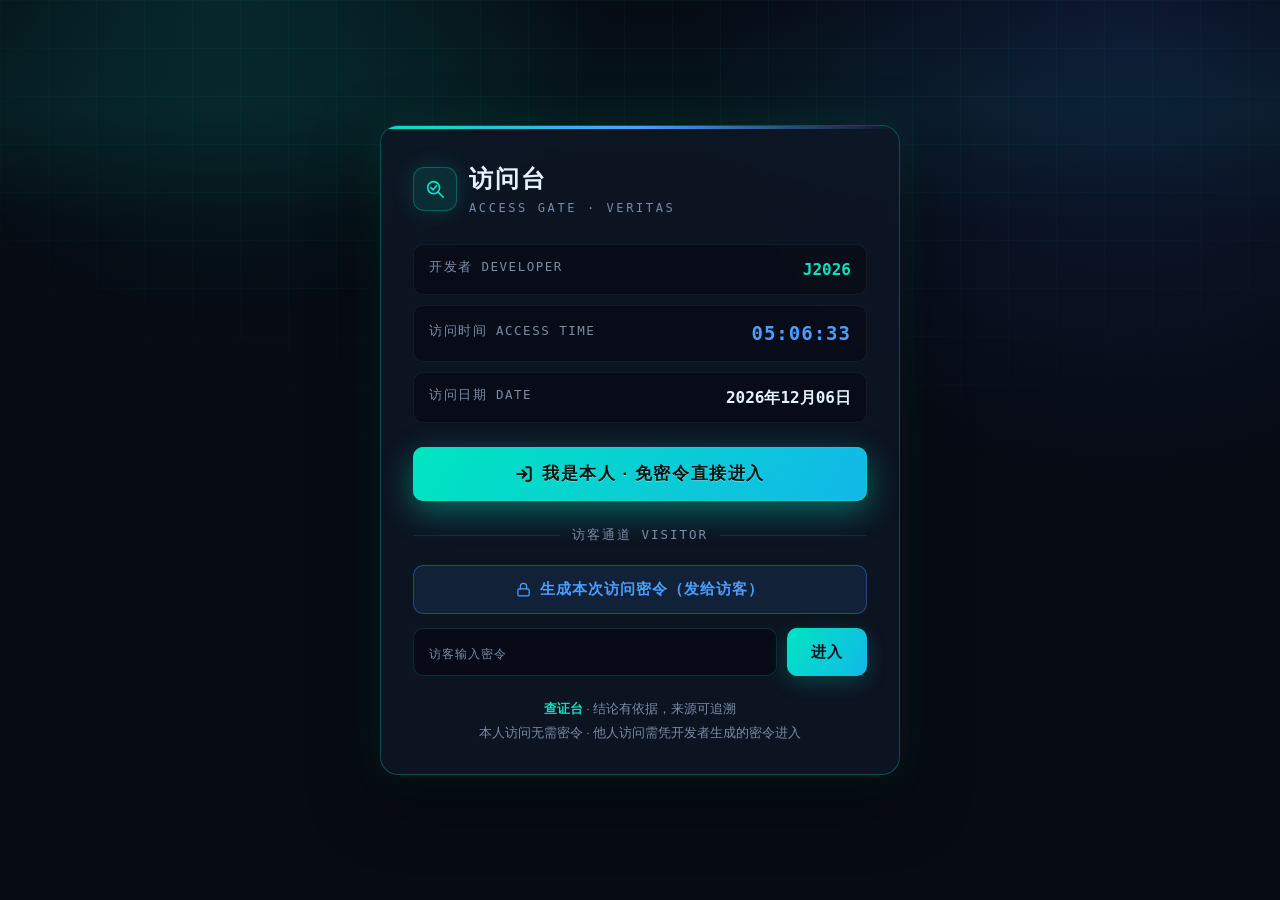
==== commit 370ff144: "feat: 权威源保障 + 关键词修复 + 三项前端增强 后端： - 权威域名库 26 → 100+ 条，按政府/央媒/学术/科普/国际分层 - 权威源配额：A/B 级不足时用 site: 官方域名定" ====
--- a/frontend/index.html
+++ b/frontend/index.html
@@ -71,6 +71,14 @@
           <option value="balanced">均衡</option>
           <option value="strict">严谨</option>
           <option value="loose">宽松</option>
+        </select>
+      </label>
+      <label class="opt-item" title="场景决定证据来源的侧重：日常速查求快，严谨求证权威源拉满，学习求证优先高校与科研">
+        <span class="opt-key">使用场景</span>
+        <select id="sceneSelect">
+          <option value="rigorous">严谨求证（推荐）</option>
+          <option value="daily">日常速查</option>
+          <option value="study">学习求证</option>
         </select>
       </label>
       <label class="opt-item" title="自动融合：本地流水线与在线查证台并行运行，在线不可用时自动降级为本地">
--- a/frontend/assets/style.css
+++ b/frontend/assets/style.css
@@ -780,6 +780,40 @@
 
 .weak-tag { margin-left: 6px; padding: 1px 6px; font-size: 10px; border-radius: 3px; color: var(--amber); background: rgba(255, 176, 32, .12); }
 
+/* ---------- 来源构成可视化 ---------- */
+.comp-bar { margin-bottom: 12px; }
+.cb-track {
+  display: flex; height: 10px; border-radius: 5px; overflow: hidden;
+  background: rgba(255,255,255,.06); border: 1px solid var(--line);
+}
+.cb-seg { display: block; height: 100%; }
+.cb-legend {
+  display: flex; flex-wrap: wrap; gap: 10px 14px;
+  margin-top: 8px; font-size: 12px; color: var(--dim);
+}
+.cb-item { display: inline-flex; align-items: center; gap: 5px; }
+.cb-item i { width: 9px; height: 9px; border-radius: 2px; display: inline-block; }
+.cb-auth {
+  margin-left: auto; color: var(--accent); font-weight: 600;
+  font-variant-numeric: tabular-nums;
+}
+/* ---------- 权威度可解释标注 ---------- */
+.src-why { margin-top: 8px; }
+.src-why > summary {
+  cursor: pointer; font-size: 12px; color: var(--dim);
+  list-style: none; display: inline-flex; align-items: center; gap: 4px;
+  padding: 2px 8px; border: 1px dashed var(--line-strong); border-radius: 5px;
+  user-select: none;
+}
+.src-why > summary::-webkit-details-marker { display: none; }
+.src-why > summary::before { content: "▸"; font-size: 10px; }
+.src-why[open] > summary::before { content: "▾"; }
+.src-why > summary:hover { color: var(--accent); border-color: var(--accent); }
+.src-why-body {
+  margin-top: 7px; padding: 8px 11px; font-size: 12.5px; line-height: 1.65;
+  color: var(--dim); background: rgba(255,255,255,.03);
+  border-left: 2px solid var(--accent); border-radius: 0 6px 6px 0;
+}
 .src-filter { display: flex; gap: 8px; flex-wrap: wrap; margin-bottom: 13px; }
 .sf-btn {
   padding: 5px 13px; font-family: var(--sans); font-size: 11.5px;
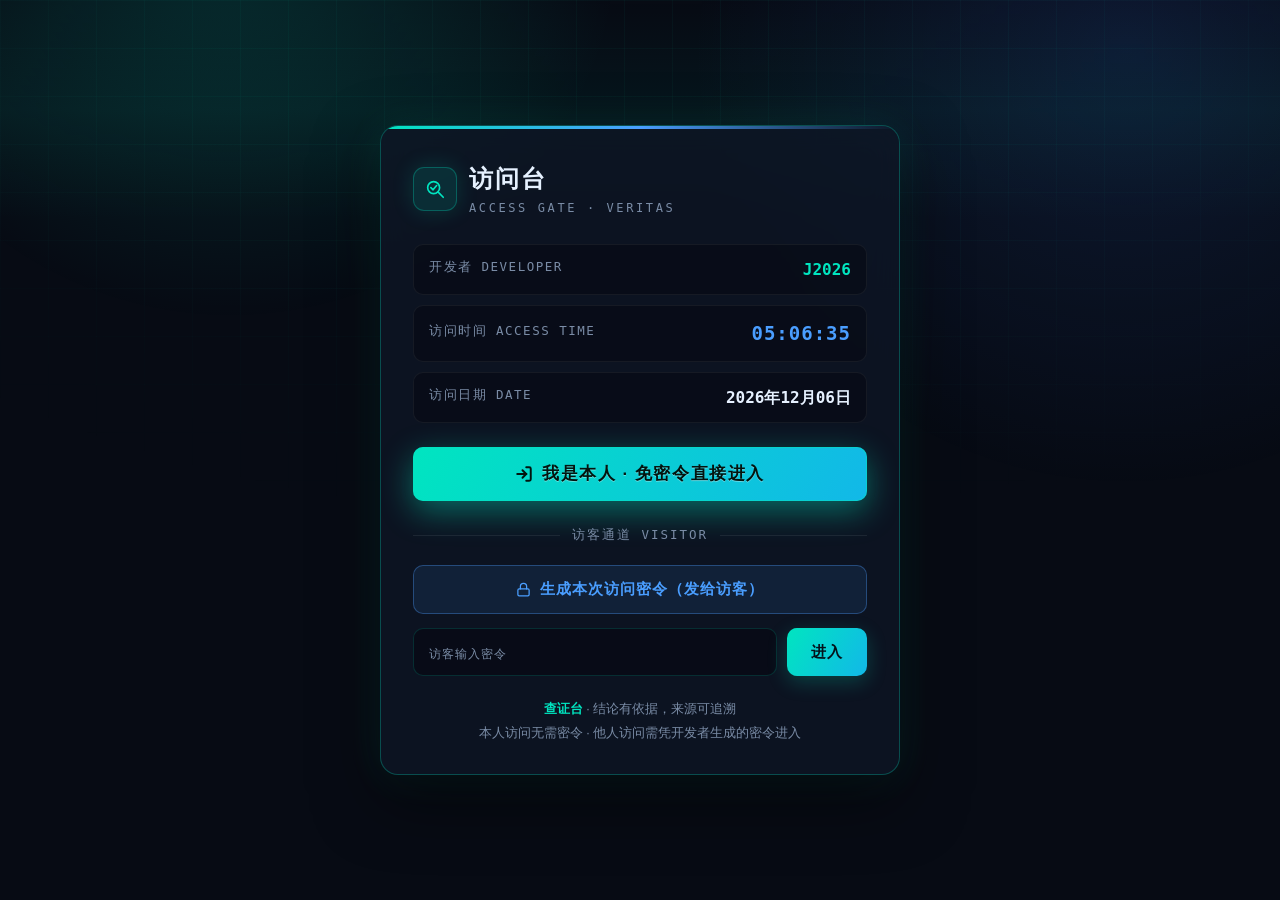
==== commit c27fe1f7: "feat: 用户体系+SQLite+防烧钱三件套+前端登录界面" ====
--- a/frontend/index.html
+++ b/frontend/index.html
@@ -153,6 +153,7 @@
   </footer>
 </div>
 <div class="toast" id="toast"></div>
+<script src="assets/user.js"></script>
 <script src="assets/app.js"></script>
 </body>
 </html>
